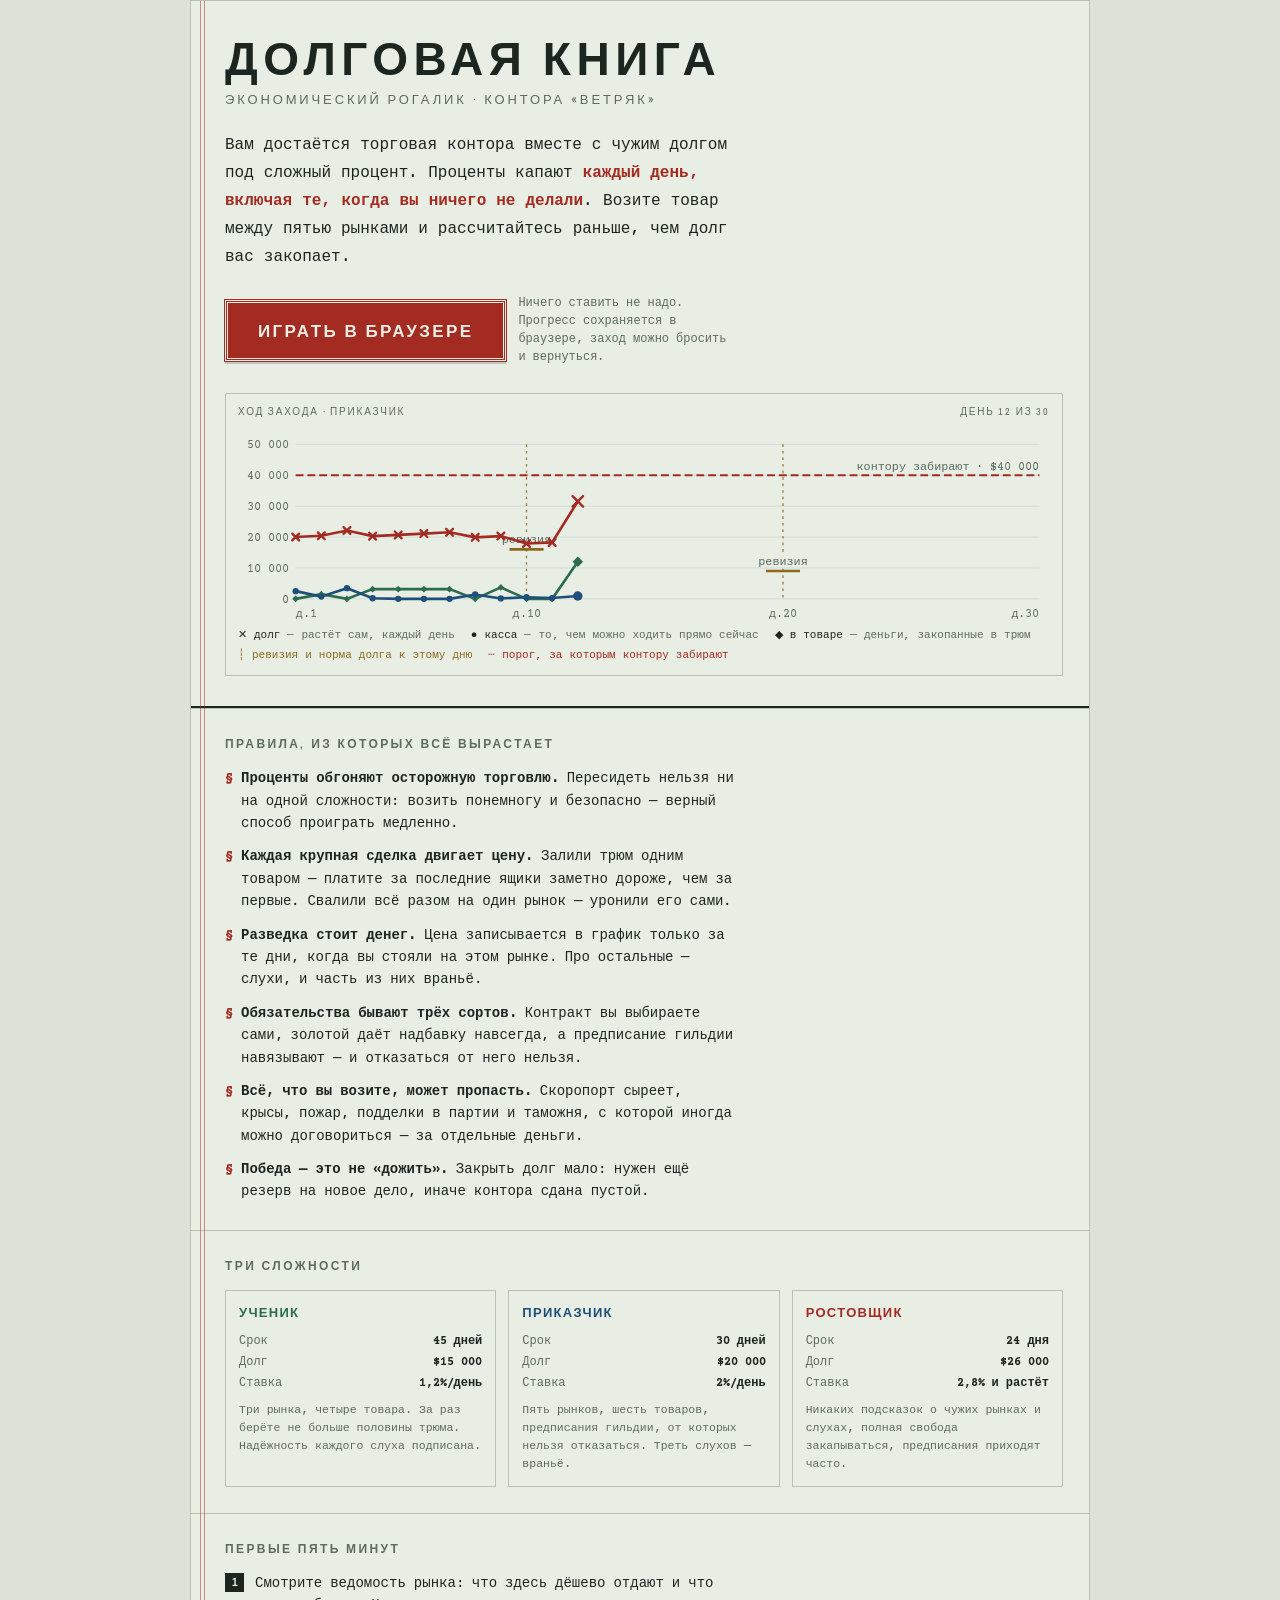
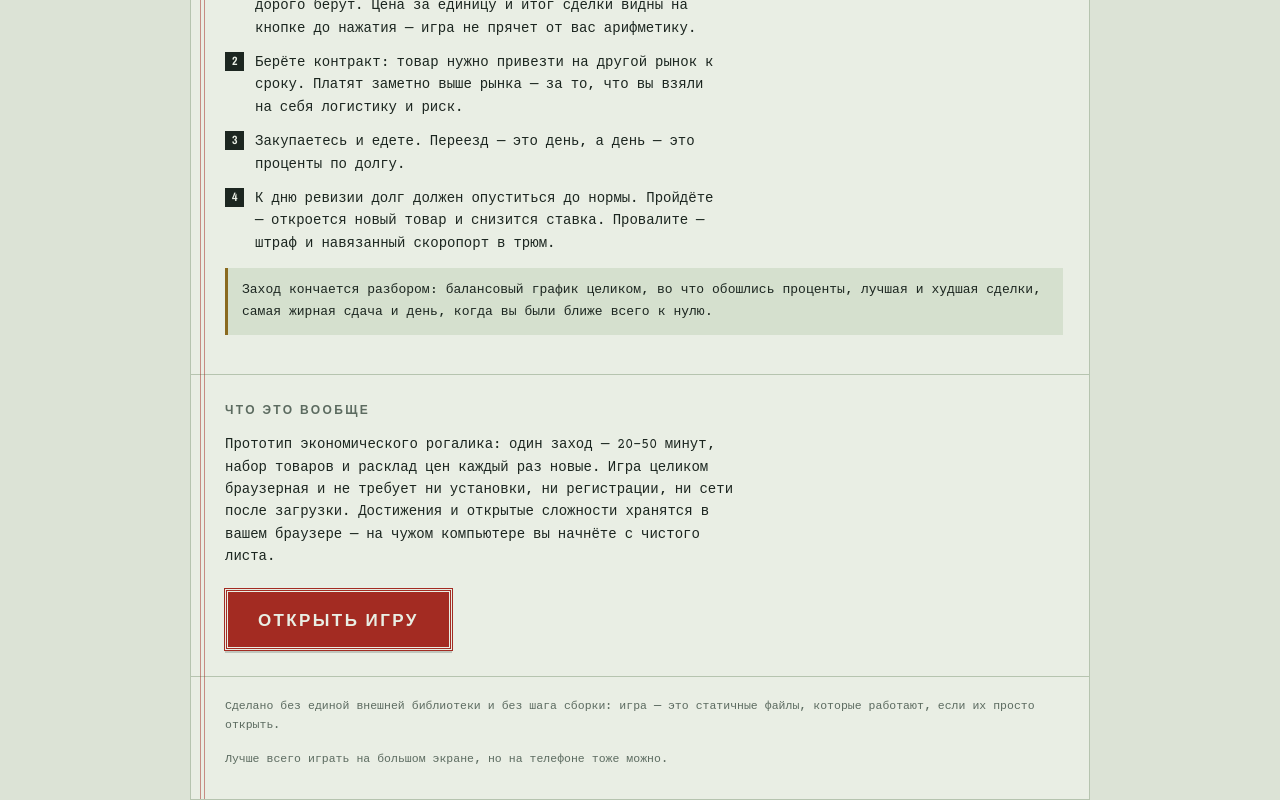
==== index.html @ 31edc07c "Долговая книга · сборка 2026-08-22 12:25" ====
<!doctype html>
<html lang="ru">
<head>
<meta charset="utf-8">
<meta name="viewport" content="width=device-width, initial-scale=1">
<title>Долговая книга — экономический рогалик про долг под сложный процент</title>
<meta name="description" content="Вы приняли торговую контору вместе с долгом под сложный процент. Возите товар между пятью рынками и рассчитайтесь раньше, чем проценты вас закопают. Играется в браузере, один заход — 20–50 минут.">
<meta name="theme-color" content="#E9EEE4">
<meta property="og:type" content="website">
<meta property="og:title" content="Долговая книга">
<meta property="og:description" content="Экономический рогалик: торговая контора, долг под сложный процент и 24 дня, чтобы рассчитаться. Играется прямо в браузере.">
<meta name="twitter:card" content="summary">
<link rel="icon" href="data:image/svg+xml,<svg xmlns='http://www.w3.org/2000/svg' viewBox='0 0 32 32'><rect width='32' height='32' fill='%23E9EEE4'/><text x='16' y='24' font-size='22' font-family='Georgia,serif' font-weight='700' text-anchor='middle' fill='%23A32B22'>%24</text></svg>">
<style>
@import url('https://fonts.googleapis.com/css2?family=Archivo+Narrow:wght@400;600;700&family=Courier+Prime:wght@400;700&display=swap');
:root{
  --paper:#E9EEE4; --band:#D5E0CE; --rule:#93AEBC;
  --ink:#1C2620; --ink-soft:#5C6B60;
  --debit:#A32B22; --credit:#1D4F7A; --edge:#B6C4AF; --up:#2C6B4F; --gold:#8A6A1F;
  --display:'Archivo Narrow','Arial Narrow',Helvetica,sans-serif;
  --mono:'Courier Prime',ui-monospace,'Courier New',monospace;
}
*{box-sizing:border-box}
body{margin:0;background:#DCE3D6;color:var(--ink);font-family:var(--mono);font-size:14px;line-height:1.6}
.wrap{max-width:900px;margin:0 auto;background:var(--paper);border:1px solid var(--edge);min-height:100vh;position:relative}
/* красная линейка поля, как в бухгалтерской книге — тот же приём, что в самой игре */
.wrap::before{content:"";position:absolute;left:9px;top:0;bottom:0;width:3px;
  border-left:1px solid rgba(163,43,34,.5);border-right:1px solid rgba(163,43,34,.5);pointer-events:none}
a{color:var(--credit)}
section{padding:26px 26px 26px 34px;border-top:1px solid var(--edge)}
h1,h2,h3{font-family:var(--display);text-transform:uppercase;letter-spacing:.12em;margin:0}

header{padding:34px 26px 30px 34px;border-bottom:2px solid var(--ink)}
h1{font-size:clamp(28px,7vw,46px);line-height:1;font-weight:700}
.sub{font-family:var(--display);font-size:clamp(11px,2.4vw,13px);letter-spacing:.22em;text-transform:uppercase;
  color:var(--ink-soft);margin-top:9px}
.lede{font-size:clamp(14px,2.6vw,16px);line-height:1.75;margin:20px 0 0;max-width:52ch}
.lede b{color:var(--debit)}

.cta{display:flex;flex-wrap:wrap;gap:12px;align-items:center;margin-top:24px}
.play{display:inline-block;font-family:var(--display);font-size:17px;font-weight:700;letter-spacing:.14em;
  text-transform:uppercase;text-decoration:none;color:var(--paper);background:var(--debit);
  border:3px double var(--paper);outline:1px solid var(--debit);padding:14px 30px;
  box-shadow:0 3px 0 rgba(28,38,32,.2);transition:transform .1s}
.play:hover{background:var(--ink);outline-color:var(--ink);transform:translateY(-1px)}
.play:active{transform:translateY(1px);box-shadow:0 1px 0 rgba(28,38,32,.2)}
.cta small{color:var(--ink-soft);font-size:12px;line-height:1.5;max-width:30ch}

.chart{margin-top:26px;border:1px solid var(--edge);background:var(--paper);padding:10px 12px 4px;position:relative}
.chart svg{width:100%;height:auto;display:block}
.chart .cap{font-family:var(--display);font-size:10px;letter-spacing:.18em;text-transform:uppercase;
  color:var(--ink-soft);display:flex;justify-content:space-between;gap:10px;flex-wrap:wrap;margin-bottom:6px}
.chart text{font-family:var(--mono);font-size:9px;fill:var(--ink-soft)}
.chart .grid{stroke:var(--rule);stroke-width:.5;opacity:.45}
.chart .road{fill:var(--gold)}
/* легенда под графиком — теми же значками, что и на самом графике: крест долг,
   круг касса, ромб товар. Иначе три линии различаются только цветом */
.key{display:flex;flex-wrap:wrap;gap:4px 16px;font-size:11px;color:var(--ink-soft);
  padding:6px 0 8px;line-height:1.4}
.key b{font-weight:400;color:var(--ink)}
/* штамп исхода: тот же приём, что в самой игре — оттиск поверх законченного захода */
.stamp{position:absolute;left:50%;top:52%;transform:translate(-50%,-50%) rotate(-6deg);
  font-family:var(--display);font-weight:700;font-size:clamp(18px,4vw,30px);letter-spacing:.14em;
  color:var(--debit);border:4px double var(--debit);background:rgba(233,238,228,.86);
  padding:7px 18px;white-space:nowrap;opacity:0;transition:opacity .25s;pointer-events:none}
.stamp.on{opacity:.92}
.stamp.win{color:var(--up);border-color:var(--up)}

h2{font-size:12px;letter-spacing:.2em;color:var(--ink-soft);font-weight:600;margin-bottom:14px}
.rules{list-style:none;margin:0;padding:0;display:grid;gap:11px}
.rules li{padding-left:16px;position:relative;max-width:64ch}
.rules li::before{content:"§";position:absolute;left:0;color:var(--debit);font-weight:700}
.rules b{color:var(--ink)}

.levels{display:grid;grid-template-columns:repeat(3,1fr);gap:12px}
.lv{border:1px solid var(--edge);padding:12px 13px;background:var(--paper)}
.lv h3{font-size:13px;letter-spacing:.1em;margin-bottom:8px}
.lv.e h3{color:var(--up)} .lv.n h3{color:var(--credit)} .lv.h h3{color:var(--debit)}
.lv dl{margin:0 0 9px;display:grid;grid-template-columns:auto auto;gap:2px 10px;font-size:12px}
.lv dt{color:var(--ink-soft)} .lv dd{margin:0;text-align:right;font-weight:700;font-variant-numeric:tabular-nums}
.lv p{margin:0;font-size:11.5px;line-height:1.55;color:var(--ink-soft)}

.steps{counter-reset:s;list-style:none;margin:0;padding:0;display:grid;gap:12px}
.steps li{padding-left:30px;position:relative;max-width:62ch}
.steps li::before{counter-increment:s;content:counter(s);position:absolute;left:0;top:0;
  font-family:var(--display);font-weight:700;font-size:12px;color:var(--paper);background:var(--ink);
  width:19px;height:19px;line-height:19px;text-align:center}

.note{background:var(--band);border-left:3px solid var(--gold);padding:12px 14px;font-size:13px;line-height:1.65}
footer{padding:20px 26px 30px 34px;border-top:1px solid var(--edge);color:var(--ink-soft);font-size:11.5px;line-height:1.7}
footer .again{margin-top:14px}
@media (max-width:640px){
  .levels{grid-template-columns:1fr}
  section{padding:20px 16px 20px 22px}
  header{padding:26px 16px 22px 22px}
  footer{padding:18px 16px 26px 22px}
}
</style>
</head>
<body>
<div class="wrap">

<header>
  <h1>Долговая книга</h1>
  <div class="sub">Экономический рогалик · контора «Ветряк»</div>
  <p class="lede">Вам достаётся торговая контора вместе с чужим долгом под сложный процент.
    Проценты капают <b>каждый день, включая те, когда вы ничего не делали</b>. Возите товар
    между пятью рынками и рассчитайтесь раньше, чем долг вас закопает.</p>

  <div class="cta">
    <a class="play" href="game/index.html">Играть в браузере</a>
    <small>Ничего ставить не надо. Прогресс сохраняется в браузере, заход можно бросить и вернуться.</small>
  </div>

  <div class="chart">
    <div class="cap"><span id="cap-title">Ход захода · Приказчик</span><span id="cap-day">заход идёт</span></div>
    <div id="live"><noscript>
      <p style="font-size:12px;margin:0 0 8px">Здесь показывается заход целиком: как растёт долг
        и что с ним делают касса и товар. Нужен включённый JavaScript — как и самой игре.</p>
    </noscript></div>
    <div class="key">
      <span><b>✕ долг</b> — растёт сам, каждый день</span>
      <span><b>● касса</b> — то, чем можно ходить прямо сейчас</span>
      <span><b>◆ в товаре</b> — деньги, закопанные в трюм</span>
      <span style="color:var(--gold)">┆ ревизия и норма долга к этому дню</span>
      <span style="color:var(--debit)">┄ порог, за которым контору забирают</span>
    </div>
    <div class="stamp" id="stamp"></div>
  </div>
</header>

<section>
  <h2>Правила, из которых всё вырастает</h2>
  <ul class="rules">
    <li><b>Проценты обгоняют осторожную торговлю.</b> Пересидеть нельзя ни на одной сложности:
      возить понемногу и безопасно — верный способ проиграть медленно.</li>
    <li><b>Каждая крупная сделка двигает цену.</b> Залили трюм одним товаром — платите за
      последние ящики заметно дороже, чем за первые. Свалили всё разом на один рынок — уронили его сами.</li>
    <li><b>Разведка стоит денег.</b> Цена записывается в график только за те дни, когда вы стояли
      на этом рынке. Про остальные — слухи, и часть из них враньё.</li>
    <li><b>Обязательства бывают трёх сортов.</b> Контракт вы выбираете сами, золотой даёт надбавку
      навсегда, а предписание гильдии навязывают — и отказаться от него нельзя.</li>
    <li><b>Всё, что вы возите, может пропасть.</b> Скоропорт сыреет, крысы, пожар, подделки в партии
      и таможня, с которой иногда можно договориться — за отдельные деньги.</li>
    <li><b>Победа — это не «дожить».</b> Закрыть долг мало: нужен ещё резерв на новое дело,
      иначе контора сдана пустой.</li>
  </ul>
</section>

<section>
  <h2>Три сложности</h2>
  <div class="levels">
    <div class="lv e">
      <h3>Ученик</h3>
      <dl><dt>Срок</dt><dd>45 дней</dd><dt>Долг</dt><dd>$15 000</dd><dt>Ставка</dt><dd>1,2%/день</dd></dl>
      <p>Три рынка, четыре товара. За раз берёте не больше половины трюма. Надёжность каждого слуха подписана.</p>
    </div>
    <div class="lv n">
      <h3>Приказчик</h3>
      <dl><dt>Срок</dt><dd>30 дней</dd><dt>Долг</dt><dd>$20 000</dd><dt>Ставка</dt><dd>2%/день</dd></dl>
      <p>Пять рынков, шесть товаров, предписания гильдии, от которых нельзя отказаться. Треть слухов — враньё.</p>
    </div>
    <div class="lv h">
      <h3>Ростовщик</h3>
      <dl><dt>Срок</dt><dd>24 дня</dd><dt>Долг</dt><dd>$26 000</dd><dt>Ставка</dt><dd>2,8% и растёт</dd></dl>
      <p>Никаких подсказок о чужих рынках и слухах, полная свобода закапываться, предписания приходят часто.</p>
    </div>
  </div>
</section>

<section>
  <h2>Первые пять минут</h2>
  <ol class="steps">
    <li>Смотрите ведомость рынка: что здесь дёшево отдают и что дорого берут. Цена за единицу
      и итог сделки видны на кнопке до нажатия — игра не прячет от вас арифметику.</li>
    <li>Берёте контракт: товар нужно привезти на другой рынок к сроку. Платят заметно выше рынка —
      за то, что вы взяли на себя логистику и риск.</li>
    <li>Закупаетесь и едете. Переезд — это день, а день — это проценты по долгу.</li>
    <li>К дню ревизии долг должен опуститься до нормы. Пройдёте — откроется новый товар
      и снизится ставка. Провалите — штраф и навязанный скоропорт в трюм.</li>
  </ol>
  <p class="note">Заход кончается разбором: балансовый график целиком, во что обошлись проценты,
    лучшая и худшая сделки, самая жирная сдача и день, когда вы были ближе всего к нулю.</p>
</section>

<section>
  <h2>Что это вообще</h2>
  <p style="margin:0;max-width:64ch">Прототип экономического рогалика: один заход — 20–50 минут,
    набор товаров и расклад цен каждый раз новые. Игра целиком браузерная и не требует
    ни установки, ни регистрации, ни сети после загрузки. Достижения и открытые сложности
    хранятся в вашем браузере — на чужом компьютере вы начнёте с чистого листа.</p>
  <div class="cta" style="margin-top:20px">
    <a class="play" href="game/index.html">Открыть игру</a>
  </div>
</section>

<footer>
  Сделано без единой внешней библиотеки и без шага сборки: игра — это статичные файлы,
  которые работают, если их просто открыть.
  <div class="again">Лучше всего играть на большом экране, но на телефоне тоже можно.</div>
</footer>

</div>

<script>
/* Живой заход на витрине.
   Рисованная картинка не отвечала на вопрос «а что вообще происходит в игре»,
   поэтому здесь крутится настоящая симуляция: тот же расклад, что у «Приказчика»
   (30 дней, долг $20 000, ставка 2% в день, порог $40 000, ревизии на 10-й и 20-й
   день), тот же язык графика, что в самой игре — крест долг, круг касса, ромб товар,
   пунктир порога и планки норм. Каждый заход кончается своим исходом и начинается
   заново, поэтому за минуту перед глазами проходит и выигранный, и проигранный.
   Ноль зависимостей, как и вся остальная игра. */
(function(){
  // Потолок оси задан раз и навсегда: график не должен «дышать» от захода к заходу,
  // иначе одни и те же деньги оказываются то у верхнего края, то у нижнего, и глазу
  // не за что зацепиться. Симуляция под этот потолок и подогнана — см. run().
  var P={days:30,debt:20000,cash:2500,rate:.02,call:40000,checks:[[10,.8],[20,.45]],top:50000};
  var live=document.getElementById('live'),stamp=document.getElementById('stamp'),
      capDay=document.getElementById('cap-day');
  if(!live)return;
  var still=window.matchMedia&&window.matchMedia('(prefers-reduced-motion: reduce)').matches;

  // Один заход целиком, день за днём. Правила намеренно те же, что в игре: проценты
  // капают всегда, деньги перекладываются из кассы в товар и обратно, переезд стоит
  // денег. luck — «как пошла торговля»: от него зависит, выиграет заход или нет.
  // Симуляция нарочно простая: показать, что происходит с деньгами, а не воспроизвести
  // игру. Правила ровно четыре — проценты капают, деньги ходят из кассы в товар и обратно,
  // иногда закрывается контракт, иногда приходится занимать. Всё зажато в потолок оси
  // (заём не поднимает долг выше 38k, касса выше 22k сразу уходит кредитору), поэтому
  // ни одна линия никогда не вылезает за кадр. Коэффициенты подобраны прогоном
  // в полторы тысячи симуляций: примерно 40% заходов кончаются «погашено», 38%
  // банкротством по сроку и 22% тем, что долг пробил порог. Витрина, где всегда
  // выигрывают, врёт про игру ровно так же, как та, где всегда проигрывают.
  function run(){
    var luck=.87+Math.random()*.42,cash=P.cash,debt=P.debt,inv=0,pts=[],end=null;
    for(var d=1;d<=P.days;d++){
      pts.push({d:d,cash:Math.round(cash),debt:Math.round(debt),inv:Math.round(inv)});
      if(debt<=0){end={win:1,txt:'ПОГАШЕНО',day:d};break}
      if(debt>P.call){end={win:0,txt:'КОНТОРУ ЗАБРАЛИ',day:d};break}
      debt*=1+P.rate;
      if(Math.random()<.18)cash+=2300+Math.random()*3600;  // закрыли контракт
      if(cash<1200&&d<P.days*.7&&Math.random()<.5){        // заняли у кредитора
        var b=Math.min(6000+Math.random()*9000,41500-debt);
        if(b>0){cash+=b;debt+=b}
      }
      if(inv>0&&(Math.random()<.55||d===P.days)){          // продали привезённое
        cash+=inv*(.85+Math.random()*.70*luck);inv=0;
      }else if(cash>800){                                  // закупились и повезли
        var spend=Math.min(cash*(.5+Math.random()*.45),25000-inv);
        if(spend>0){inv+=spend;cash-=spend}
      }
      if(cash>2500&&(cash>22000||Math.random()<.55)){      // внесли кредитору
        var pay=Math.min(cash*(.5+Math.random()*.5),debt);cash-=pay;debt-=pay;
      }
      cash=Math.max(0,cash-250-Math.random()*260);         // фрахт и сборы
      if(debt<0)debt=0;
    }
    if(!end)end=debt<=0?{win:1,txt:'ПОГАШЕНО',day:P.days}:{win:0,txt:'БАНКРОТ',day:P.days};
    return{pts:pts,end:end};
  }

  var W=620,H=150,PL=44,PR=8,PT=14,PB=18;
  function svg(pts,n){
    // потолок оси постоянный: ни от кадра к кадру, ни от захода к заходу сетка
    // не двигается. Симуляция гарантирует, что линии в него укладываются
    var top=P.top,show=pts.slice(0,n),i,p,s='';
    var X=function(d){return PL+(d-1)/(P.days-1)*(W-PL-PR)};
    var Y=function(v){return PT+(1-Math.max(0,v)/top)*(H-PT-PB)};
    for(var v=0;v<=top+1;v+=1e4){
      var y=Y(v);
      s+='<line class="grid" x1="'+PL+'" y1="'+y+'" x2="'+(W-PR)+'" y2="'+y+'"/>'+
         '<text x="'+(PL-5)+'" y="'+(y+3)+'" text-anchor="end">'+v.toLocaleString('ru-RU')+'</text>';
    }
    P.checks.forEach(function(c){                        // ревизии: вертикаль и планка нормы
      var x=X(c[0]),ly=Y(P.debt*c[1]);
      // подпись на подложке цвета бумаги — иначе она теряется на линии сетки
      // или на пунктире (та же беда была на графике в самой игре)
      s+='<line x1="'+x+'" y1="'+PT+'" x2="'+x+'" y2="'+(H-PB)+'" stroke="#8A6A1F" stroke-width="1" stroke-dasharray="2 3" opacity=".85"/>'+
         '<line x1="'+(x-13)+'" y1="'+ly+'" x2="'+(x+13)+'" y2="'+ly+'" stroke="#8A6A1F" stroke-width="2"/>'+
         '<rect x="'+(x-17)+'" y="'+(ly-13)+'" width="34" height="10" fill="#E9EEE4" opacity=".95"/>'+
         '<text x="'+x+'" y="'+(ly-5)+'" text-anchor="middle" fill="#8A6A1F">ревизия</text>';
    });
    var yc=Y(P.call);                                     // порог кредитора
    s+='<line x1="'+PL+'" y1="'+yc+'" x2="'+(W-PR)+'" y2="'+yc+'" stroke="#A32B22" stroke-width="1.4" stroke-dasharray="6 3"/>'+
       '<text x="'+(W-PR)+'" y="'+(yc-4)+'" text-anchor="end" fill="#A32B22">контору забирают · $40 000</text>';
    var line=function(k){return show.map(function(p,i){return (i?'L':'M')+X(p.d)+' '+Y(p[k])}).join(' ')};
    s+='<path d="'+line('debt')+'" fill="none" stroke="#A32B22" stroke-width="2"/>'+
       '<path d="'+line('inv')+'" fill="none" stroke="#2C6B4F" stroke-width="2"/>'+
       '<path d="'+line('cash')+'" fill="none" stroke="#1D4F7A" stroke-width="2"/>';
    for(i=0;i<show.length;i++){
      p=show[i];var cur=i===show.length-1,x=X(p.d),r=cur?4:2.6;
      s+='<g stroke="#A32B22" stroke-width="1.8" stroke-linecap="round">'+
           '<line x1="'+(x-r)+'" y1="'+(Y(p.debt)-r)+'" x2="'+(x+r)+'" y2="'+(Y(p.debt)+r)+'"/>'+
           '<line x1="'+(x-r)+'" y1="'+(Y(p.debt)+r)+'" x2="'+(x+r)+'" y2="'+(Y(p.debt)-r)+'"/></g>'+
         '<polygon points="'+x+','+(Y(p.inv)-r)+' '+(x+r)+','+Y(p.inv)+' '+x+','+(Y(p.inv)+r)+' '+(x-r)+','+Y(p.inv)+'" fill="#2C6B4F"/>'+
         '<circle cx="'+x+'" cy="'+Y(p.cash)+'" r="'+(cur?3.6:2.4)+'" fill="#1D4F7A"/>';
    }
    [1,10,20,P.days].forEach(function(d){
      // последний день прижимаем к правому краю: по центру половина подписи ушла бы за поле
      s+='<text x="'+X(d)+'" y="'+(H-4)+'" text-anchor="'+(d===P.days?'end':d===1?'start':'middle')+'">д.'+d+'</text>';
    });
    return '<svg viewBox="0 0 '+W+' '+H+'" xmlns="http://www.w3.org/2000/svg" role="img" aria-label="'+
      'Заход целиком: линия долга, линия кассы и линия денег в товаре по дням">'+s+'</svg>';
  }

  var cur=run(),shown=0,timer=null;
  function frame(){
    // вкладка не видна — не жжём батарею: гасим таймер совсем, а не крутим его вхолостую;
    // обратно его заведёт обработчик visibilitychange
    if(document.hidden){clearInterval(timer);timer=null;return}
    shown++;
    live.innerHTML=svg(cur.pts,shown);
    capDay.textContent='день '+cur.pts[Math.min(shown,cur.pts.length)-1].d+' из '+P.days;
    if(shown>=cur.pts.length){
      clearInterval(timer);timer=null;
      stamp.textContent=cur.end.txt;
      stamp.className='stamp on'+(cur.end.win?' win':'');
      capDay.textContent=cur.end.win?'долг закрыт':'заход проигран';
      if(!still)setTimeout(function(){
        stamp.className='stamp';
        setTimeout(start,400);
      },2600);
    }
  }
  function start(){
    cur=run();shown=0;
    if(still){live.innerHTML=svg(cur.pts,cur.pts.length);  // «поменьше движения» — один готовый заход
      stamp.textContent=cur.end.txt;stamp.className='stamp on'+(cur.end.win?' win':'');
      capDay.textContent=cur.end.win?'долг закрыт':'заход проигран';return}
    live.innerHTML=svg(cur.pts,1);
    timer=setInterval(frame,170);
  }
  document.addEventListener('visibilitychange',function(){
    if(!document.hidden&&!timer&&!still&&shown<cur.pts.length)timer=setInterval(frame,170);
  });
  start();
  // Тот же приём, что и в самой игре (window.__DK_TEST__ в game/js/main.js): наружу
  // торчит ручка, чтобы симуляцию можно было прогнать и проверить, а не смотреть
  // на неё глазами и надеяться. На посетителя страницы никак не влияет.
  window.__DK_SIM__={run:run,P:P};
})();
</script>
</body>
</html>
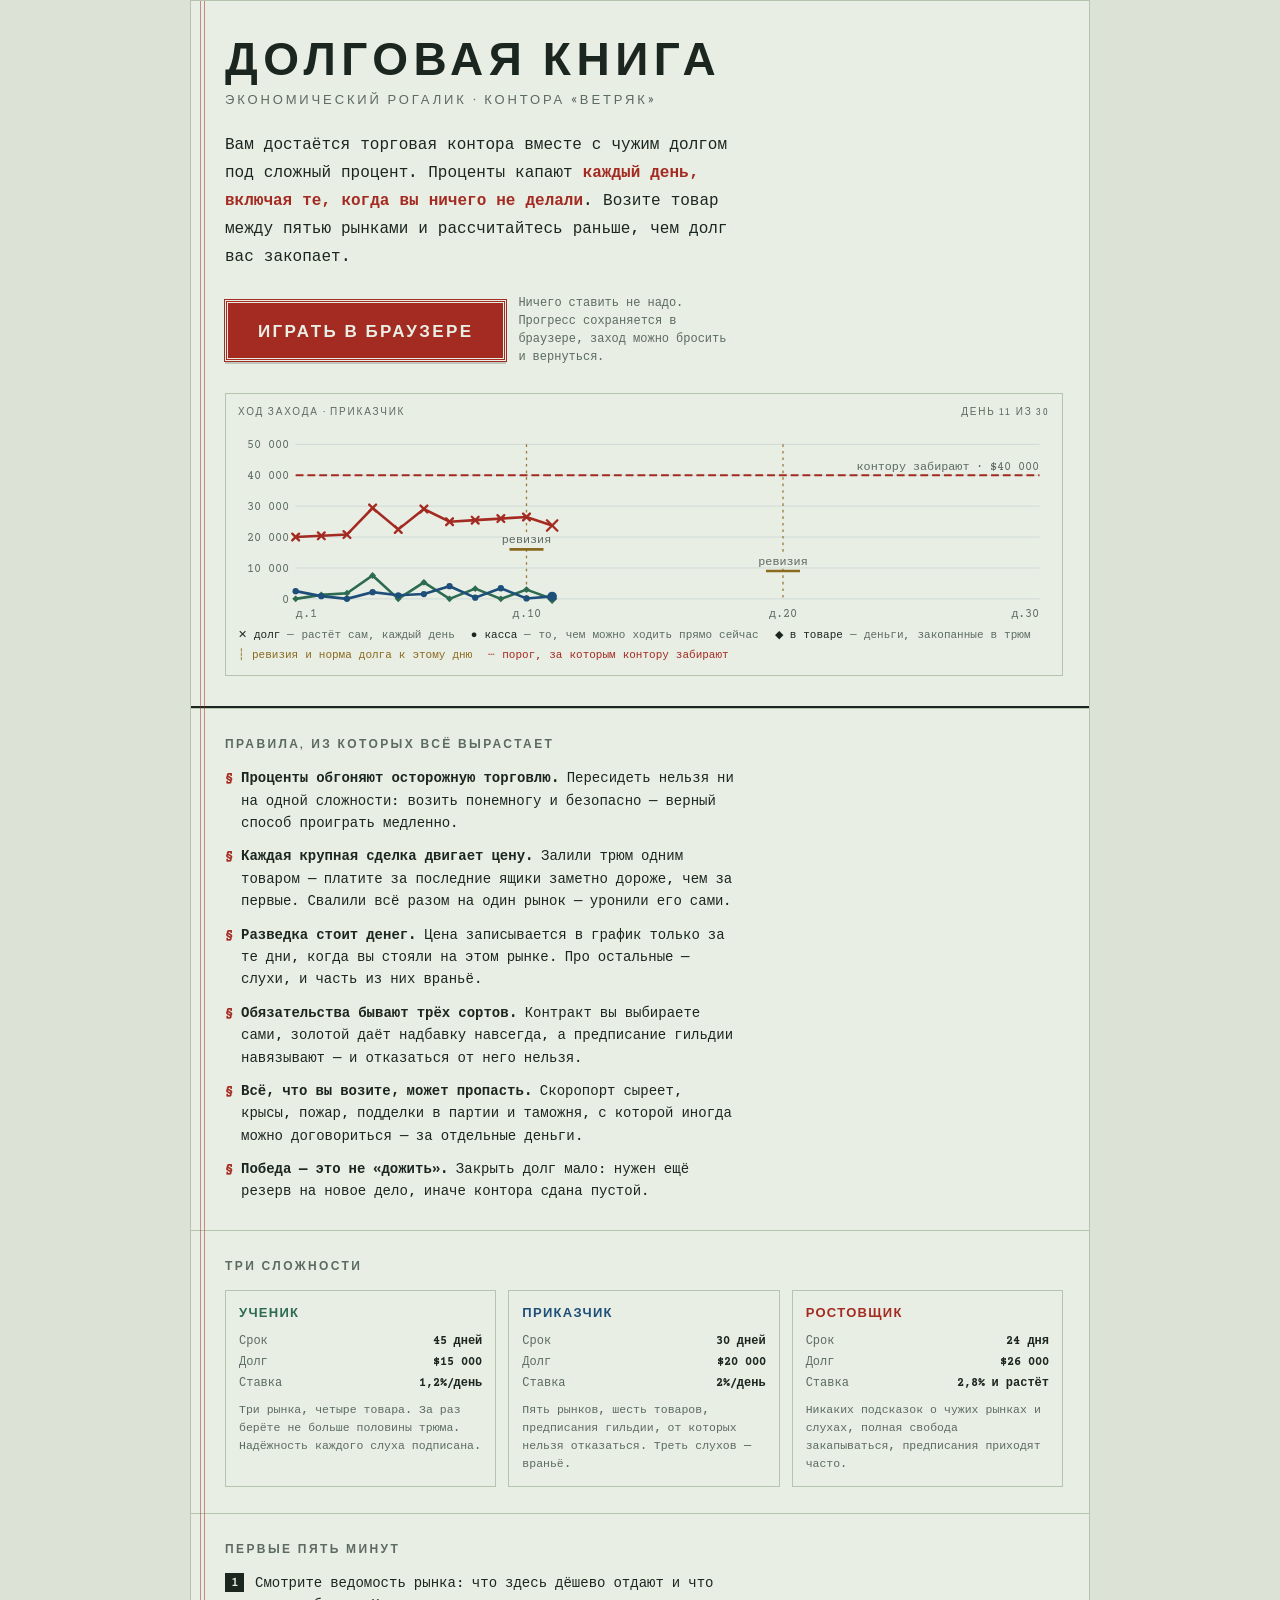
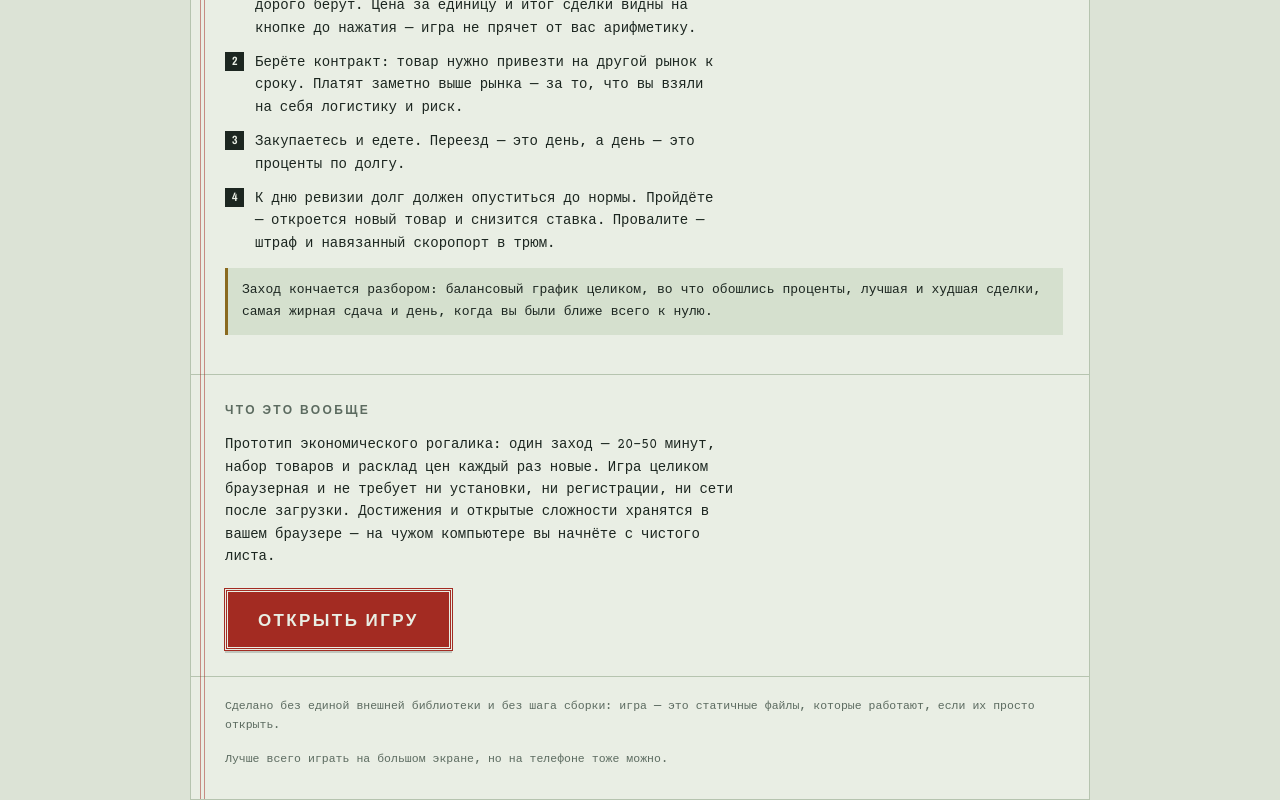
==== commit 8de950b9: "Долговая книга · сборка 2026-09-01 12:58" ====
--- a/index.html
+++ b/index.html
@@ -9,7 +9,14 @@
 <meta property="og:type" content="website">
 <meta property="og:title" content="Долговая книга">
 <meta property="og:description" content="Экономический рогалик: торговая контора, долг под сложный процент и 24 дня, чтобы рассчитаться. Играется прямо в браузере.">
-<meta name="twitter:card" content="summary">
+<meta property="og:image" content="https://skjztrnbdb-commits.github.io/dolgovaya-kniga-play/game/icons/cover.png">
+<meta name="twitter:card" content="summary_large_image">
+<meta name="twitter:image" content="https://skjztrnbdb-commits.github.io/dolgovaya-kniga-play/game/icons/cover.png">
+<!-- Манифест игры: если «На экран «Домой»» нажали с этой страницы, ярлык всё
+     равно должен открывать игру (start_url в манифесте ведёт в game/) -->
+<link rel="manifest" href="game/manifest.webmanifest">
+<link rel="apple-touch-icon" href="game/icons/icon-180.png">
+<meta name="apple-mobile-web-app-title" content="Debt Ledger">
 <link rel="icon" href="data:image/svg+xml,<svg xmlns='http://www.w3.org/2000/svg' viewBox='0 0 32 32'><rect width='32' height='32' fill='%23E9EEE4'/><text x='16' y='24' font-size='22' font-family='Georgia,serif' font-weight='700' text-anchor='middle' fill='%23A32B22'>%24</text></svg>">
 <style>
 @import url('https://fonts.googleapis.com/css2?family=Archivo+Narrow:wght@400;600;700&family=Courier+Prime:wght@400;700&display=swap');
